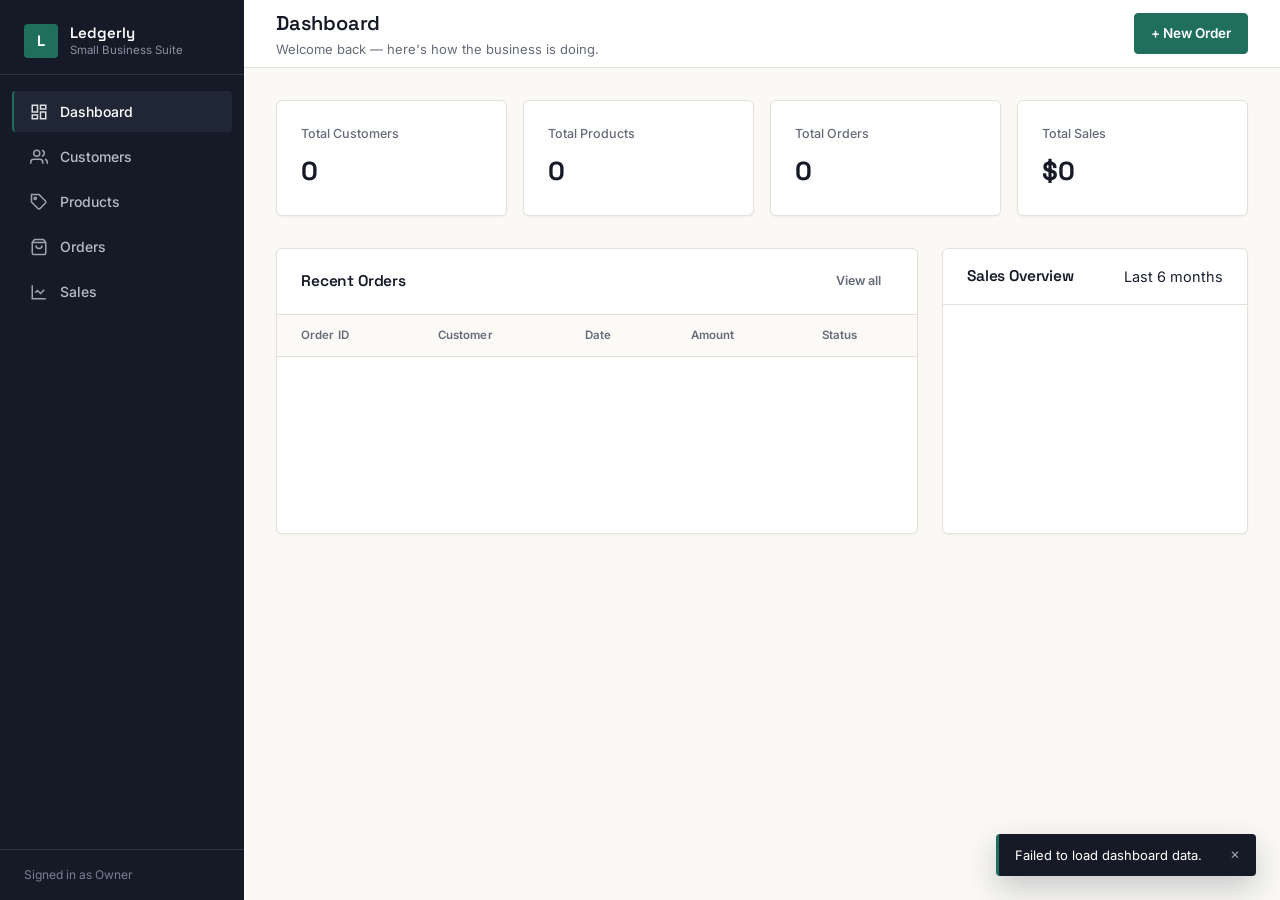
==== Frontend/index.html @ 7a2308d4 "Initial commit - Ledgerly" ====
<!DOCTYPE html>
<html lang="en">
<head>
<meta charset="UTF-8">
<meta name="viewport" content="width=device-width, initial-scale=1.0">
<title>Dashboard · Ledgerly</title>
<link rel="stylesheet" href="style.css">
</head>
<body data-page="dashboard">

<div class="app-shell">

  <aside class="sidebar">
    <div class="sidebar-brand">
      <div class="brand-mark">L</div>
      <div class="brand-text">
        <span class="brand-name">Ledgerly</span>
        <span class="brand-sub">Small Business Suite</span>
      </div>
    </div>
    <nav class="sidebar-nav" aria-label="Primary">
      <a class="nav-link" href="index.html">
        <svg class="nav-icon" viewBox="0 0 24 24" fill="none" stroke="currentColor" stroke-width="2"><rect x="3" y="3" width="7" height="9"/><rect x="14" y="3" width="7" height="5"/><rect x="14" y="12" width="7" height="9"/><rect x="3" y="16" width="7" height="5"/></svg>
        Dashboard
      </a>
      <a class="nav-link" href="customers.html">
        <svg class="nav-icon" viewBox="0 0 24 24" fill="none" stroke="currentColor" stroke-width="2"><path d="M17 21v-2a4 4 0 0 0-4-4H5a4 4 0 0 0-4 4v2"/><circle cx="9" cy="7" r="4"/><path d="M23 21v-2a4 4 0 0 0-3-3.87"/><path d="M16 3.13a4 4 0 0 1 0 7.75"/></svg>
        Customers
      </a>
      <a class="nav-link" href="products.html">
        <svg class="nav-icon" viewBox="0 0 24 24" fill="none" stroke="currentColor" stroke-width="2"><path d="M20.59 13.41 13.42 20.6a2 2 0 0 1-2.83 0L2 12V2h10l8.59 8.59a2 2 0 0 1 0 2.82Z"/><circle cx="7" cy="7" r="1.5"/></svg>
        Products
      </a>
      <a class="nav-link" href="orders.html">
        <svg class="nav-icon" viewBox="0 0 24 24" fill="none" stroke="currentColor" stroke-width="2"><path d="M6 2 3 6v14a2 2 0 0 0 2 2h14a2 2 0 0 0 2-2V6l-3-4Z"/><path d="M3 6h18"/><path d="M16 10a4 4 0 0 1-8 0"/></svg>
        Orders
      </a>
      <a class="nav-link" href="sales.html">
        <svg class="nav-icon" viewBox="0 0 24 24" fill="none" stroke="currentColor" stroke-width="2"><path d="M3 3v18h18"/><path d="m19 9-5 5-4-4-3 3"/></svg>
        Sales
      </a>
    </nav>
    <div class="sidebar-footer">Signed in as Owner</div>
  </aside>

  <div class="sidebar-scrim"></div>

  <div class="main-column">
    <header class="topbar">
      <div style="display:flex;align-items:center;gap:12px;">
        <button class="mobile-menu-btn" aria-label="Open menu">
          <svg width="18" height="18" viewBox="0 0 24 24" fill="none" stroke="currentColor" stroke-width="2"><path d="M3 12h18M3 6h18M3 18h18"/></svg>
        </button>
        <div class="topbar-titles">
          <h1>Dashboard</h1>
          <p class="page-subtitle">Welcome back — here's how the business is doing.</p>
        </div>
      </div>
      <div class="topbar-actions">
        <a class="btn btn-primary" href="orders.html">+ New Order</a>
      </div>
    </header>

    <main class="content">

      <section class="stat-grid">
        <div class="stat-card">
          <div class="stat-label">Total Customers</div>
          <div class="stat-value" id="stat-customers">0</div>
        </div>
        <div class="stat-card">
          <div class="stat-label">Total Products</div>
          <div class="stat-value" id="stat-products">0</div>
        </div>
        <div class="stat-card">
          <div class="stat-label">Total Orders</div>
          <div class="stat-value" id="stat-orders">0</div>
        </div>
        <div class="stat-card">
          <div class="stat-label">Total Sales</div>
          <div class="stat-value" id="stat-sales">$0</div>
        </div>
      </section>

      <div class="two-col">
        <section class="panel">
          <div class="panel-header">
            <h2>Recent Orders</h2>
            <a class="btn btn-ghost btn-sm" href="orders.html">View all</a>
          </div>
          <div class="table-wrap">
            <table class="data-table">
              <thead>
                <tr>
                  <th>Order ID</th>
                  <th>Customer</th>
                  <th>Date</th>
                  <th>Amount</th>
                  <th>Status</th>
                </tr>
              </thead>
              <tbody id="recent-orders-body"></tbody>
            </table>
          </div>
        </section>

        <section class="panel">
          <div class="panel-header">
            <h2>Sales Overview</h2>
            <span class="page-subtitle">Last 6 months</span>
          </div>
          <div class="panel-body">
            <div class="bar-chart" id="sales-overview-chart"></div>
          </div>
        </section>
      </div>

    </main>
  </div>
</div>

<script src="app.js"></script>
</body>
</html>
---- Frontend/style.css ----
/* ==========================================================================
   Small Business Management System — Stylesheet
   Organized in sections: Tokens, Reset, Layout, Components, Pages, Responsive
   ========================================================================== */

@import url('https://fonts.googleapis.com/css2?family=Space+Grotesk:wght@500;600;700&family=Inter:wght@400;500;600;700&display=swap');

/* -------------------------------------------------------------------------
   1. Design tokens
   ------------------------------------------------------------------------- */
:root {
  /* Color */
  --color-ink: #151a26;
  --color-ink-soft: #1f2636;
  --color-ink-border: #2c3548;
  --color-paper: #faf9f6;
  --color-card: #ffffff;
  --color-border: #e3e1d8;
  --color-text: #1c2130;
  --color-text-muted: #666b78;
  --color-text-faint: #9a9fab;

  --color-accent: #1f6f5c;
  --color-accent-dark: #175646;
  --color-accent-soft: #e3efeb;

  --color-pending: #a6752c;
  --color-pending-soft: #f7eedf;
  --color-processing: #2e5aac;
  --color-processing-soft: #e8edf8;
  --color-completed: #1f6f5c;
  --color-completed-soft: #e3efeb;
  --color-cancelled: #b3261e;
  --color-cancelled-soft: #fbeae9;

  /* Type */
  --font-display: 'Space Grotesk', 'Segoe UI', sans-serif;
  --font-body: 'Inter', 'Segoe UI', -apple-system, sans-serif;

  /* Spacing scale */
  --space-1: 4px;
  --space-2: 8px;
  --space-3: 12px;
  --space-4: 16px;
  --space-5: 24px;
  --space-6: 32px;
  --space-7: 48px;

  /* Radii & shadow */
  --radius-sm: 4px;
  --radius-md: 6px;
  --shadow-card: 0 1px 2px rgba(21, 26, 38, 0.06);
  --shadow-modal: 0 12px 32px rgba(21, 26, 38, 0.22);

  /* Layout */
  --sidebar-width: 244px;
  --topbar-height: 68px;
}

/* -------------------------------------------------------------------------
   2. Reset & base
   ------------------------------------------------------------------------- */
* {
  box-sizing: border-box;
}

html, body {
  margin: 0;
  padding: 0;
}

body {
  font-family: var(--font-body);
  background: var(--color-paper);
  color: var(--color-text);
  font-size: 14.5px;
  line-height: 1.5;
  -webkit-font-smoothing: antialiased;
}

h1, h2, h3, h4 {
  font-family: var(--font-display);
  font-weight: 600;
  margin: 0;
  color: var(--color-ink);
  letter-spacing: -0.01em;
}

p { margin: 0; }

a { color: inherit; text-decoration: none; }

button {
  font-family: var(--font-body);
  cursor: pointer;
}

input, select, textarea {
  font-family: var(--font-body);
  font-size: 14px;
}

table {
  border-collapse: collapse;
  width: 100%;
}

ul { list-style: none; margin: 0; padding: 0; }

:focus-visible {
  outline: 2px solid var(--color-accent);
  outline-offset: 2px;
}

@media (prefers-reduced-motion: reduce) {
  * { animation-duration: 0.01ms !important; transition-duration: 0.01ms !important; }
}

/* -------------------------------------------------------------------------
   3. App shell layout
   ------------------------------------------------------------------------- */
.app-shell {
  display: flex;
  min-height: 100vh;
}

/* --- Sidebar --- */
.sidebar {
  width: var(--sidebar-width);
  flex-shrink: 0;
  background: var(--color-ink);
  color: #cfd3dd;
  display: flex;
  flex-direction: column;
  position: fixed;
  top: 0;
  left: 0;
  bottom: 0;
  z-index: 40;
}

.sidebar-brand {
  display: flex;
  align-items: center;
  gap: var(--space-3);
  padding: var(--space-5) var(--space-5) var(--space-4);
  border-bottom: 1px solid var(--color-ink-border);
}

.brand-mark {
  width: 34px;
  height: 34px;
  border-radius: var(--radius-sm);
  background: var(--color-accent);
  color: #fff;
  display: flex;
  align-items: center;
  justify-content: center;
  font-family: var(--font-display);
  font-weight: 700;
  font-size: 15px;
  flex-shrink: 0;
}

.brand-text {
  display: flex;
  flex-direction: column;
  line-height: 1.25;
}

.brand-name {
  font-family: var(--font-display);
  font-weight: 600;
  font-size: 15px;
  color: #fff;
}

.brand-sub {
  font-size: 11.5px;
  color: #8a90a1;
}

.sidebar-nav {
  padding: var(--space-4) var(--space-3);
  display: flex;
  flex-direction: column;
  gap: var(--space-1);
}

.nav-link {
  display: flex;
  align-items: center;
  gap: var(--space-3);
  padding: 10px var(--space-4);
  border-radius: var(--radius-sm);
  color: #b7bccb;
  font-size: 14px;
  font-weight: 500;
  border-left: 2px solid transparent;
  transition: background 0.12s ease, color 0.12s ease;
}

.nav-link .nav-icon {
  width: 18px;
  height: 18px;
  flex-shrink: 0;
  opacity: 0.85;
}

.nav-link:hover {
  background: var(--color-ink-soft);
  color: #fff;
}

.nav-link.active {
  background: var(--color-ink-soft);
  color: #fff;
  border-left-color: var(--color-accent);
}

.sidebar-footer {
  margin-top: auto;
  padding: var(--space-4) var(--space-5);
  border-top: 1px solid var(--color-ink-border);
  font-size: 12px;
  color: #7a8094;
}

/* --- Main column --- */
.main-column {
  flex: 1;
  margin-left: var(--sidebar-width);
  display: flex;
  flex-direction: column;
  min-width: 0;
}

.topbar {
  height: var(--topbar-height);
  background: var(--color-card);
  border-bottom: 1px solid var(--color-border);
  display: flex;
  align-items: center;
  justify-content: space-between;
  padding: 0 var(--space-6);
  position: sticky;
  top: 0;
  z-index: 30;
  gap: var(--space-4);
}

.topbar-titles h1 {
  font-size: 20px;
}

.topbar-titles .page-subtitle {
  color: var(--color-text-muted);
  font-size: 13px;
  margin-top: 2px;
}

.topbar-actions {
  display: flex;
  align-items: center;
  gap: var(--space-3);
}

.mobile-menu-btn {
  display: none;
  background: none;
  border: 1px solid var(--color-border);
  border-radius: var(--radius-sm);
  width: 38px;
  height: 38px;
  align-items: center;
  justify-content: center;
}

.content {
  padding: var(--space-6);
  flex: 1;
}

.sidebar-scrim {
  display: none;
}

/* -------------------------------------------------------------------------
   4. Buttons
   ------------------------------------------------------------------------- */
.btn {
  display: inline-flex;
  align-items: center;
  justify-content: center;
  gap: var(--space-2);
  border: 1px solid transparent;
  border-radius: var(--radius-sm);
  padding: 9px 16px;
  font-size: 13.5px;
  font-weight: 600;
  background: var(--color-card);
  color: var(--color-text);
  border-color: var(--color-border);
  transition: background 0.12s ease, border-color 0.12s ease;
}

.btn:hover { background: #f2f1ec; }

.btn-primary {
  background: var(--color-accent);
  border-color: var(--color-accent);
  color: #fff;
}

.btn-primary:hover { background: var(--color-accent-dark); }

.btn-danger {
  background: var(--color-cancelled-soft);
  border-color: var(--color-cancelled-soft);
  color: var(--color-cancelled);
}

.btn-danger:hover { background: #f6d9d6; }

.btn-ghost {
  background: transparent;
  border-color: transparent;
  color: var(--color-text-muted);
}

.btn-ghost:hover { background: #f2f1ec; color: var(--color-text); }

.btn-sm { padding: 6px 11px; font-size: 12.5px; }

.btn:disabled { opacity: 0.5; cursor: not-allowed; }

.icon-btn {
  width: 32px;
  height: 32px;
  padding: 0;
  border-radius: var(--radius-sm);
  border: 1px solid var(--color-border);
  background: var(--color-card);
  display: inline-flex;
  align-items: center;
  justify-content: center;
  color: var(--color-text-muted);
}

.icon-btn:hover { background: #f2f1ec; color: var(--color-text); }

.icon-btn.danger:hover { background: var(--color-cancelled-soft); color: var(--color-cancelled); }

/* -------------------------------------------------------------------------
   5. Cards & stat grid
   ------------------------------------------------------------------------- */
.stat-grid {
  display: grid;
  grid-template-columns: repeat(4, 1fr);
  gap: var(--space-4);
  margin-bottom: var(--space-6);
}

.stat-card {
  background: var(--color-card);
  border: 1px solid var(--color-border);
  border-radius: var(--radius-md);
  padding: var(--space-5);
  box-shadow: var(--shadow-card);
}

.stat-label {
  font-size: 12.5px;
  color: var(--color-text-muted);
  font-weight: 500;
  margin-bottom: var(--space-2);
}

.stat-value {
  font-family: var(--font-display);
  font-size: 26px;
  font-weight: 700;
  color: var(--color-ink);
}

.stat-delta {
  font-size: 12px;
  margin-top: var(--space-2);
  color: var(--color-text-muted);
}

.stat-delta.up { color: var(--color-accent); }
.stat-delta.down { color: var(--color-cancelled); }

.panel {
  background: var(--color-card);
  border: 1px solid var(--color-border);
  border-radius: var(--radius-md);
  box-shadow: var(--shadow-card);
  margin-bottom: var(--space-5);
}

.panel-header {
  display: flex;
  align-items: center;
  justify-content: space-between;
  padding: var(--space-4) var(--space-5);
  border-bottom: 1px solid var(--color-border);
}

.panel-header h2 { font-size: 15.5px; }

.panel-body { padding: var(--space-5); }

.two-col {
  display: grid;
  grid-template-columns: 1.6fr 1fr;
  gap: var(--space-5);
}

/* -------------------------------------------------------------------------
   6. Tables
   ------------------------------------------------------------------------- */
.table-wrap {
  overflow-x: auto;
}

table.data-table {
  min-width: 640px;
}

.data-table th {
  text-align: left;
  font-size: 11.5px;
  text-transform: none;
  letter-spacing: 0.01em;
  color: var(--color-text-muted);
  font-weight: 600;
  padding: var(--space-3) var(--space-5);
  border-bottom: 1px solid var(--color-border);
  background: #fbfaf7;
  white-space: nowrap;
}

.data-table td {
  padding: var(--space-3) var(--space-5);
  border-bottom: 1px solid var(--color-border);
  font-size: 13.5px;
  vertical-align: middle;
}

.data-table tbody tr:last-child td { border-bottom: none; }

.data-table tbody tr:hover { background: #faf9f5; }

.cell-primary {
  font-weight: 600;
  color: var(--color-ink);
}

.cell-muted { color: var(--color-text-muted); }

.row-actions {
  display: flex;
  gap: var(--space-2);
}

/* -------------------------------------------------------------------------
   7. Badges
   ------------------------------------------------------------------------- */
.badge {
  display: inline-flex;
  align-items: center;
  gap: 5px;
  padding: 3px 9px;
  border-radius: var(--radius-sm);
  font-size: 11.5px;
  font-weight: 600;
}

.badge::before {
  content: '';
  width: 6px;
  height: 6px;
  border-radius: 50%;
  background: currentColor;
}

.badge-pending { background: var(--color-pending-soft); color: var(--color-pending); }
.badge-processing { background: var(--color-processing-soft); color: var(--color-processing); }
.badge-completed { background: var(--color-completed-soft); color: var(--color-completed); }
.badge-cancelled { background: var(--color-cancelled-soft); color: var(--color-cancelled); }
.badge-instock { background: var(--color-completed-soft); color: var(--color-completed); }
.badge-lowstock { background: var(--color-pending-soft); color: var(--color-pending); }
.badge-outstock { background: var(--color-cancelled-soft); color: var(--color-cancelled); }

/* -------------------------------------------------------------------------
   8. Page toolbar (search + filters + primary action)
   ------------------------------------------------------------------------- */
.toolbar {
  display: flex;
  align-items: center;
  justify-content: space-between;
  gap: var(--space-4);
  margin-bottom: var(--space-5);
  flex-wrap: wrap;
}

.toolbar-filters {
  display: flex;
  gap: var(--space-3);
  flex: 1;
  min-width: 220px;
}

.search-field {
  position: relative;
  flex: 1;
  max-width: 320px;
}

.search-field input {
  width: 100%;
  padding: 9px 12px 9px 34px;
  border: 1px solid var(--color-border);
  border-radius: var(--radius-sm);
  background: var(--color-card);
}

.search-field svg {
  position: absolute;
  left: 11px;
  top: 50%;
  transform: translateY(-50%);
  width: 15px;
  height: 15px;
  color: var(--color-text-faint);
}

.filter-select {
  padding: 9px 12px;
  border: 1px solid var(--color-border);
  border-radius: var(--radius-sm);
  background: var(--color-card);
  color: var(--color-text);
}

/* -------------------------------------------------------------------------
   9. Forms & modal
   ------------------------------------------------------------------------- */
.modal-overlay {
  position: fixed;
  inset: 0;
  background: rgba(21, 26, 38, 0.5);
  display: none;
  align-items: flex-start;
  justify-content: center;
  padding: var(--space-7) var(--space-4);
  z-index: 100;
  overflow-y: auto;
}

.modal-overlay.open { display: flex; }

.modal {
  background: var(--color-card);
  border-radius: var(--radius-md);
  box-shadow: var(--shadow-modal);
  width: 100%;
  max-width: 520px;
}

.modal.modal-wide { max-width: 680px; }

.modal-header {
  display: flex;
  align-items: center;
  justify-content: space-between;
  padding: var(--space-5);
  border-bottom: 1px solid var(--color-border);
}

.modal-header h2 { font-size: 16.5px; }

.modal-body {
  padding: var(--space-5);
  max-height: 65vh;
  overflow-y: auto;
}

.modal-footer {
  display: flex;
  justify-content: flex-end;
  gap: var(--space-3);
  padding: var(--space-4) var(--space-5);
  border-top: 1px solid var(--color-border);
}

.form-grid {
  display: grid;
  grid-template-columns: 1fr 1fr;
  gap: var(--space-4);
}

.form-field { display: flex; flex-direction: column; gap: 6px; }

.form-field.full { grid-column: 1 / -1; }

.form-field label {
  font-size: 12.5px;
  font-weight: 600;
  color: var(--color-text);
}

.form-field .hint { font-size: 11.5px; color: var(--color-text-faint); }

.form-field input,
.form-field select,
.form-field textarea {
  padding: 9px 11px;
  border: 1px solid var(--color-border);
  border-radius: var(--radius-sm);
  background: var(--color-paper);
  color: var(--color-text);
}

.form-field input:focus,
.form-field select:focus,
.form-field textarea:focus {
  background: var(--color-card);
  border-color: var(--color-accent);
}

.form-field textarea { resize: vertical; min-height: 72px; }

.field-error {
  font-size: 11.5px;
  color: var(--color-cancelled);
  display: none;
}

.form-field.invalid input,
.form-field.invalid select,
.form-field.invalid textarea {
  border-color: var(--color-cancelled);
}

.form-field.invalid .field-error { display: block; }

.line-items {
  border: 1px solid var(--color-border);
  border-radius: var(--radius-sm);
  overflow: hidden;
}

.line-item-row {
  display: grid;
  grid-template-columns: 1fr 90px 90px 32px;
  gap: var(--space-3);
  align-items: center;
  padding: var(--space-3);
  border-bottom: 1px solid var(--color-border);
}

.line-item-row:last-child { border-bottom: none; }

.line-item-row select,
.line-item-row input {
  padding: 7px 9px;
  border: 1px solid var(--color-border);
  border-radius: var(--radius-sm);
  background: var(--color-paper);
  width: 100%;
}

.line-total {
  font-size: 13px;
  font-weight: 600;
  text-align: right;
  color: var(--color-ink);
}

.line-items-footer {
  display: flex;
  align-items: center;
  justify-content: space-between;
  padding: var(--space-3);
}

.order-total-row {
  display: flex;
  justify-content: space-between;
  padding-top: var(--space-3);
  margin-top: var(--space-3);
  border-top: 1px solid var(--color-border);
  font-weight: 700;
  font-family: var(--font-display);
  font-size: 16px;
}

/* -------------------------------------------------------------------------
   10. Empty states
   ------------------------------------------------------------------------- */
.empty-state {
  text-align: center;
  padding: var(--space-7) var(--space-5);
  color: var(--color-text-muted);
}

.empty-state .empty-icon {
  width: 40px;
  height: 40px;
  margin: 0 auto var(--space-3);
  color: var(--color-text-faint);
}

.empty-state h3 {
  font-size: 15px;
  color: var(--color-ink);
  margin-bottom: var(--space-2);
}

.empty-state p { font-size: 13px; margin-bottom: var(--space-4); }

/* -------------------------------------------------------------------------
   11. Toast notifications
   ------------------------------------------------------------------------- */
.toast-stack {
  position: fixed;
  bottom: var(--space-5);
  right: var(--space-5);
  display: flex;
  flex-direction: column;
  gap: var(--space-3);
  z-index: 200;
}

.toast {
  min-width: 260px;
  max-width: 340px;
  background: var(--color-ink);
  color: #fff;
  border-radius: var(--radius-sm);
  padding: var(--space-3) var(--space-4);
  display: flex;
  align-items: flex-start;
  gap: var(--space-3);
  box-shadow: var(--shadow-modal);
  border-left: 3px solid var(--color-accent);
  animation: toast-in 0.18s ease-out;
  font-size: 13px;
}

.toast.toast-error { border-left-color: var(--color-cancelled); }

.toast-msg { flex: 1; line-height: 1.4; }

.toast-close {
  background: none;
  border: none;
  color: #9aa0b0;
  font-size: 15px;
  line-height: 1;
  padding: 0;
}

@keyframes toast-in {
  from { transform: translateY(8px); opacity: 0; }
  to { transform: translateY(0); opacity: 1; }
}

/* -------------------------------------------------------------------------
   12. Simple CSS/JS bar chart (dashboard + sales overview)
   ------------------------------------------------------------------------- */
.bar-chart {
  display: flex;
  align-items: flex-end;
  gap: var(--space-3);
  height: 180px;
  padding-top: var(--space-4);
}

.bar-chart-col {
  flex: 1;
  display: flex;
  flex-direction: column;
  align-items: center;
  height: 100%;
  justify-content: flex-end;
  gap: var(--space-2);
}

.bar-chart-bar {
  width: 100%;
  max-width: 34px;
  background: var(--color-accent-soft);
  border-radius: 3px 3px 0 0;
  position: relative;
  transition: background 0.12s ease;
}

.bar-chart-col:hover .bar-chart-bar { background: var(--color-accent); }

.bar-chart-label {
  font-size: 11px;
  color: var(--color-text-muted);
}

.bar-chart-value {
  font-size: 10.5px;
  color: var(--color-text-faint);
}

/* -------------------------------------------------------------------------
   13. Sales summary tiles
   ------------------------------------------------------------------------- */
.summary-row {
  display: grid;
  grid-template-columns: repeat(3, 1fr);
  gap: var(--space-4);
  margin-bottom: var(--space-6);
}

/* -------------------------------------------------------------------------
   14. Responsive
   ------------------------------------------------------------------------- */
@media (max-width: 1080px) {
  .stat-grid { grid-template-columns: repeat(2, 1fr); }
  .two-col { grid-template-columns: 1fr; }
  .summary-row { grid-template-columns: repeat(3, 1fr); }
}

@media (max-width: 860px) {
  .sidebar {
    transform: translateX(-100%);
    transition: transform 0.18s ease;
    width: 240px;
  }
  .sidebar.open { transform: translateX(0); }
  .main-column { margin-left: 0; }
  .mobile-menu-btn { display: inline-flex; }
  .sidebar-scrim {
    display: none;
    position: fixed;
    inset: 0;
    background: rgba(21, 26, 38, 0.4);
    z-index: 39;
  }
  .sidebar-scrim.open { display: block; }
  .topbar { padding: 0 var(--space-4); }
  .content { padding: var(--space-4); }
}

@media (max-width: 640px) {
  .stat-grid { grid-template-columns: 1fr 1fr; }
  .summary-row { grid-template-columns: 1fr; }
  .form-grid { grid-template-columns: 1fr; }
  .toolbar { flex-direction: column; align-items: stretch; }
  .toolbar-filters { flex-direction: column; }
  .search-field { max-width: none; }
  .line-item-row { grid-template-columns: 1fr; }
  .line-total { text-align: left; }
  .panel-header { flex-direction: column; align-items: flex-start; gap: var(--space-3); }
}

@media (max-width: 480px) {
  .stat-grid { grid-template-columns: 1fr; }
}
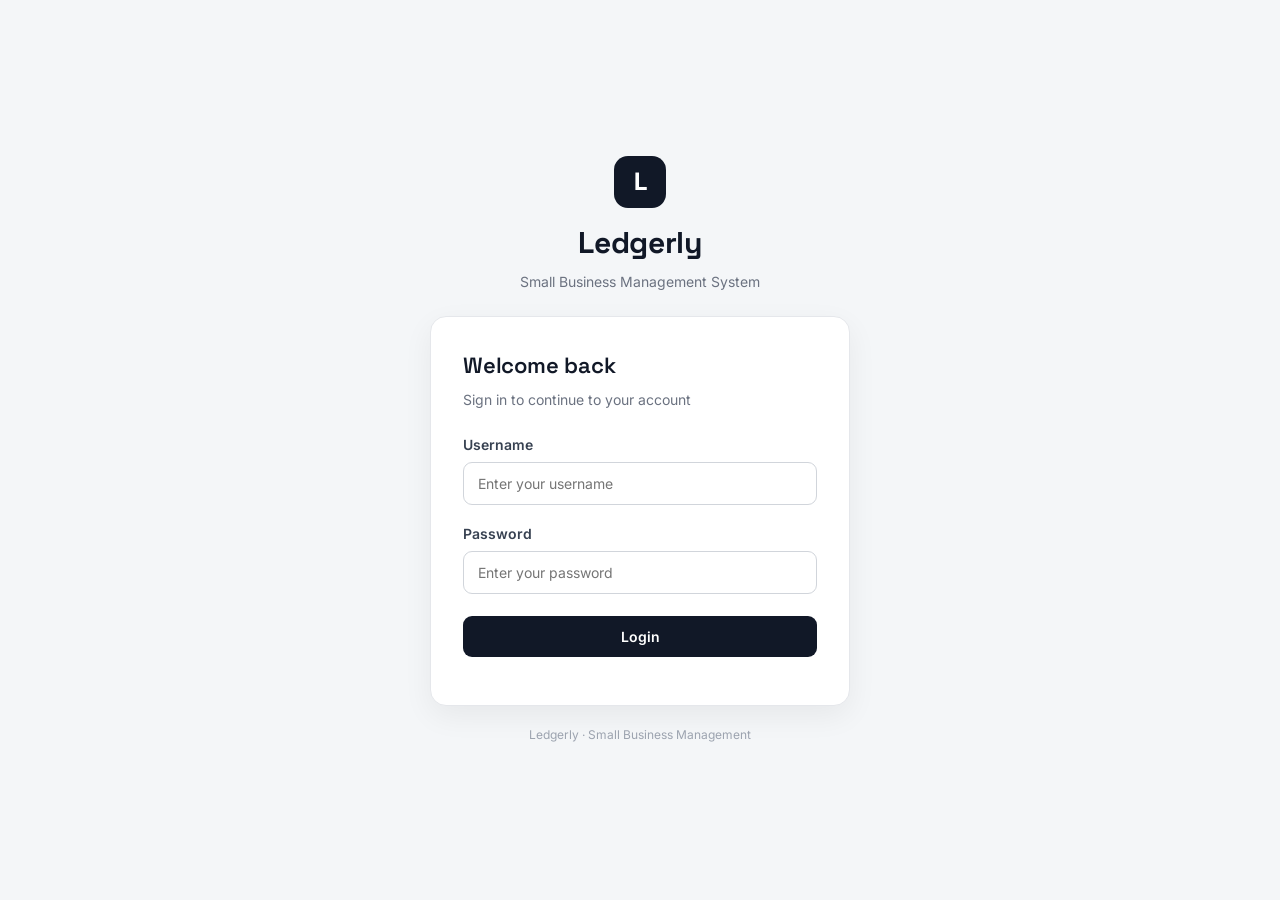
==== commit 9baa9671: "Add JWT authentication and login flow" ====
--- a/Frontend/index.html
+++ b/Frontend/index.html
@@ -40,7 +40,7 @@
         Sales
       </a>
     </nav>
-    <div class="sidebar-footer">Signed in as Owner</div>
+    <div class="sidebar-footer">Signed in as Owner  <button id="logout-btn" type="button">Logout</button></div>
   </aside>
 
   <div class="sidebar-scrim"></div>
--- a/Frontend/style.css
+++ b/Frontend/style.css
@@ -866,3 +866,134 @@
 @media (max-width: 480px) {
   .stat-grid { grid-template-columns: 1fr; }
 }
+
+.login-page {
+  min-height: 100vh;
+  display: flex;
+  align-items: center;
+  justify-content: center;
+  padding: 24px;
+  background: #f4f6f8;
+}
+
+.login-container {
+    width: 100%;
+    max-width: 420px;
+    text-align: center;
+}
+
+.login-brand {
+    margin-bottom: 24px;
+}
+
+.login-logo {
+    width: 52px;
+    height: 52px;
+    margin: 0 auto 12px;
+    display: flex;
+    align-items: center;
+    justify-content: center;
+    border-radius: 14px;
+    background: #111827;
+    color: #ffffff;
+    font-size: 24px;
+    font-weight: 700;
+}
+
+.login-brand h1 {
+    margin: 0;
+    font-size: 30px;
+    font-weight: 700;
+    color: #111827;
+}
+
+.login-brand p {
+    margin: 6px 0 0;
+    color: #6b7280;
+    font-size: 14px;
+}
+
+.login-card {
+    background: #ffffff;
+    border: 1px solid #e5e7eb;
+    border-radius: 16px;
+    padding: 32px;
+    text-align: left;
+    box-shadow: 0 10px 30px rgba(0, 0, 0, 0.06);
+}
+
+.login-card h2 {
+    margin: 0;
+    color: #111827;
+    font-size: 22px;
+}
+
+.login-subtitle {
+    margin: 7px 0 24px;
+    color: #6b7280;
+    font-size: 14px;
+}
+
+.login-field {
+    margin-bottom: 18px;
+}
+
+.login-field label {
+    display: block;
+    margin-bottom: 7px;
+    color: #374151;
+    font-size: 14px;
+    font-weight: 600;
+}
+
+.login-field input {
+    width: 100%;
+    box-sizing: border-box;
+    padding: 12px 14px;
+    border: 1px solid #d1d5db;
+    border-radius: 9px;
+    background: #ffffff;
+    color: #111827;
+    font-size: 14px;
+    outline: none;
+    transition: border-color 0.2s, box-shadow 0.2s;
+}
+
+.login-field input:focus {
+    border-color: #111827;
+    box-shadow: 0 0 0 3px rgba(17, 24, 39, 0.08);
+}
+
+.login-button {
+    width: 100%;
+    padding: 12px;
+    margin-top: 4px;
+    border: none;
+    border-radius: 9px;
+    background: #111827;
+    color: #ffffff;
+    font-size: 14px;
+    font-weight: 600;
+    cursor: pointer;
+    transition: background 0.2s, transform 0.1s;
+}
+
+.login-button:hover {
+    background: #1f2937;
+}
+
+.login-button:active {
+    transform: translateY(1px);
+}
+
+#login-message {
+    margin: 16px 0 0;
+    text-align: center;
+    font-size: 14px;
+}
+
+.login-footer {
+    margin-top: 20px;
+    color: #9ca3af;
+    font-size: 12px;
+}
